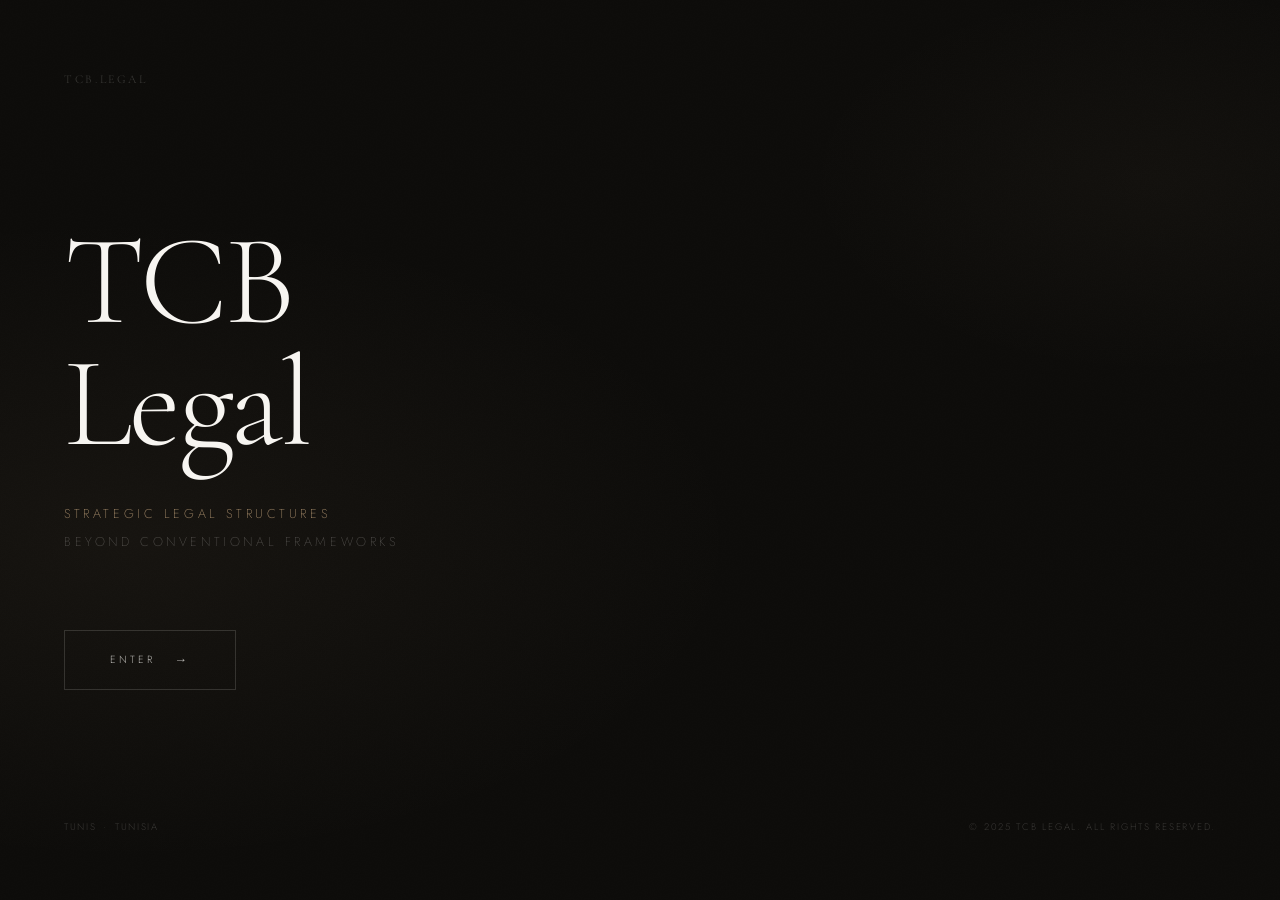
==== index.html @ 362511e9 "Add files via upload" ====
<!DOCTYPE html>
<html lang="en">
<head>
  <meta charset="UTF-8" />
  <meta name="viewport" content="width=device-width, initial-scale=1.0" />
  <meta name="description" content="TCB Legal — Strategic legal structures beyond conventional frameworks." />
  <title>TCB Legal</title>
  <link rel="stylesheet" href="style.css" />
</head>
<body class="is-entry">

  <header style="position:relative;z-index:1;">
    <span style="font-family:'Cormorant Garamond',serif;font-size:0.75rem;font-weight:300;letter-spacing:0.22em;text-transform:uppercase;color:rgba(247,245,241,0.2);">
      tcb.legal
    </span>
  </header>

  <main class="entry-main">
    <h1 class="entry-wordmark">TCB<br>Legal</h1>

    <div class="entry-tagline">
      <span>Strategic legal structures</span>
      <span>Beyond conventional frameworks</span>
    </div>

    <div class="entry-cta">
      <a href="home.html" class="btn-enter">
        Enter
        <span class="btn-enter-arrow">→</span>
      </a>
    </div>
  </main>

  <footer class="entry-bottom">
    <span>Tunis&ensp;·&ensp;Tunisia</span>
    <span>&copy; 2025 TCB Legal. All rights reserved.</span>
  </footer>

</body>
</html>
---- style.css ----
/* =========================================
   TCB Legal — Design System
   High-end Gallery Aesthetic
   Fonts: Cormorant Garamond + Jost
   ========================================= */

@import url('https://fonts.googleapis.com/css2?family=Cormorant+Garamond:ital,wght@0,300;0,400;0,500;1,300;1,400&family=Jost:wght@200;300;400&display=swap');

:root {
  --bg:           #F7F5F1;
  --bg-dark:      #0D0C0A;
  --bg-panel:     #F0EDE7;
  --text:         #1A1917;
  --text-muted:   #7A7872;
  --text-faint:   #B5B2AA;
  --text-light:   #F7F5F1;
  --accent:       #BFA07A;
  --accent-dim:   rgba(191,160,122,0.15);
  --border:       rgba(26,25,23,0.10);
  --border-dark:  rgba(247,245,241,0.12);

  --font-display: 'Cormorant Garamond', Georgia, serif;
  --font-body:    'Jost', 'Helvetica Neue', sans-serif;

  --nav-h:        4.5rem;
  --page-px:      clamp(1.5rem, 5vw, 6rem);
  --section-py:   clamp(4rem, 8vw, 9rem);
}

/* ─── Reset ─────────────────────────────── */
*, *::before, *::after { box-sizing: border-box; margin: 0; padding: 0; }
html { scroll-behavior: smooth; }
img  { display: block; max-width: 100%; }
a    { color: inherit; }

body {
  background: var(--bg);
  color: var(--text);
  font-family: var(--font-body);
  font-weight: 300;
  line-height: 1.75;
  -webkit-font-smoothing: antialiased;
  -moz-osx-font-smoothing: grayscale;
  overflow-x: hidden;
}

/* ─── Entry Page ─────────────────────────── */
body.is-entry {
  background: var(--bg-dark);
  min-height: 100dvh;
  display: flex;
  flex-direction: column;
  justify-content: space-between;
  padding: clamp(2rem, 5vw, 5rem) var(--page-px);
  position: relative;
}

body.is-entry::before {
  content: '';
  position: fixed;
  inset: 0;
  background:
    radial-gradient(ellipse 80% 60% at 10% 60%, rgba(191,160,122,0.05) 0%, transparent 60%),
    radial-gradient(ellipse 50% 40% at 90% 20%, rgba(191,160,122,0.03) 0%, transparent 55%);
  pointer-events: none;
}

/* subtle grain */
body.is-entry::after {
  content: '';
  position: fixed;
  inset: 0;
  background-image: url("data:image/svg+xml,%3Csvg xmlns='http://www.w3.org/2000/svg' width='200' height='200'%3E%3Cfilter id='n'%3E%3CfeTurbulence type='fractalNoise' baseFrequency='0.75' numOctaves='4' stitchTiles='stitch'/%3E%3CfeColorMatrix type='saturate' values='0'/%3E%3C/filter%3E%3Crect width='200' height='200' filter='url(%23n)' opacity='0.03'/%3E%3C/svg%3E");
  pointer-events: none;
  opacity: 0.4;
}

.entry-main {
  flex: 1;
  display: flex;
  flex-direction: column;
  justify-content: center;
  padding: clamp(3rem, 8vw, 8rem) 0;
  position: relative;
  z-index: 1;
}

.entry-wordmark {
  font-family: var(--font-display);
  font-weight: 300;
  font-size: clamp(3.5rem, 10vw, 8.5rem);
  color: var(--text-light);
  letter-spacing: -0.025em;
  line-height: 0.95;
  animation: fadeUp 1.4s cubic-bezier(0.16, 1, 0.3, 1) both;
}

.entry-tagline {
  margin-top: clamp(1.5rem, 3vw, 2.5rem);
  display: flex;
  flex-direction: column;
  gap: 0.35rem;
  animation: fadeUp 1.4s 0.25s cubic-bezier(0.16, 1, 0.3, 1) both;
}

.entry-tagline span {
  font-size: clamp(0.65rem, 1.2vw, 0.8rem);
  letter-spacing: 0.28em;
  text-transform: uppercase;
  font-weight: 200;
  color: var(--accent);
}

.entry-tagline span:last-child {
  color: rgba(247,245,241,0.3);
}

.entry-cta {
  margin-top: clamp(3rem, 6vw, 5rem);
  animation: fadeUp 1.4s 0.5s cubic-bezier(0.16, 1, 0.3, 1) both;
}

.btn-enter {
  display: inline-flex;
  align-items: center;
  gap: 1.2rem;
  font-family: var(--font-body);
  font-size: 0.65rem;
  font-weight: 300;
  letter-spacing: 0.3em;
  text-transform: uppercase;
  text-decoration: none;
  color: rgba(247,245,241,0.7);
  border: 1px solid rgba(247,245,241,0.15);
  padding: 1.1rem 2.8rem;
  transition: color 0.5s, border-color 0.5s;
  position: relative;
  overflow: hidden;
}

.btn-enter::before {
  content: '';
  position: absolute;
  inset: 0;
  background: var(--accent-dim);
  transform: scaleX(0);
  transform-origin: left;
  transition: transform 0.5s cubic-bezier(0.16, 1, 0.3, 1);
}

.btn-enter:hover {
  color: var(--accent);
  border-color: rgba(191,160,122,0.4);
}

.btn-enter:hover::before {
  transform: scaleX(1);
}

.btn-enter-arrow {
  font-size: 0.8rem;
  transition: transform 0.4s;
  position: relative;
}

.btn-enter:hover .btn-enter-arrow {
  transform: translateX(4px);
}

.entry-bottom {
  display: flex;
  justify-content: space-between;
  align-items: flex-end;
  font-size: 0.6rem;
  letter-spacing: 0.18em;
  text-transform: uppercase;
  color: rgba(247,245,241,0.18);
  position: relative;
  z-index: 1;
  animation: fadeIn 2s 1.2s ease both;
}

/* ─── Navigation ─────────────────────────── */
.nav {
  position: fixed;
  top: 0; left: 0; right: 0;
  z-index: 200;
  height: var(--nav-h);
  display: flex;
  align-items: center;
  justify-content: space-between;
  padding: 0 var(--page-px);
  background: rgba(247,245,241,0.88);
  backdrop-filter: blur(16px) saturate(1.2);
  -webkit-backdrop-filter: blur(16px) saturate(1.2);
  border-bottom: 1px solid var(--border);
  transition: background 0.4s;
}

.nav-logo {
  font-family: var(--font-display);
  font-size: 1.05rem;
  font-weight: 400;
  letter-spacing: 0.08em;
  text-decoration: none;
  color: var(--text);
  flex-shrink: 0;
}

.nav-links {
  display: flex;
  gap: clamp(1.5rem, 3vw, 3rem);
  list-style: none;
}

.nav-links a {
  font-size: 0.62rem;
  letter-spacing: 0.22em;
  text-transform: uppercase;
  text-decoration: none;
  color: var(--text-muted);
  font-weight: 300;
  transition: color 0.3s;
  padding-bottom: 2px;
  border-bottom: 1px solid transparent;
}

.nav-links a:hover { color: var(--text); }
.nav-links a.active { color: var(--text); border-color: var(--accent); }

/* Mobile hamburger */
.nav-hamburger {
  display: none;
  flex-direction: column;
  gap: 5px;
  background: none;
  border: none;
  cursor: pointer;
  padding: 4px;
  z-index: 201;
}

.nav-hamburger span {
  display: block;
  width: 24px;
  height: 1px;
  background: var(--text);
  transition: transform 0.35s, opacity 0.35s;
  transform-origin: center;
}

.nav-hamburger.open span:nth-child(1) { transform: translateY(6px) rotate(45deg); }
.nav-hamburger.open span:nth-child(2) { opacity: 0; transform: scaleX(0); }
.nav-hamburger.open span:nth-child(3) { transform: translateY(-6px) rotate(-45deg); }

/* Mobile overlay */
.nav-mobile {
  display: none;
  position: fixed;
  inset: var(--nav-h) 0 0;
  background: var(--bg);
  z-index: 199;
  flex-direction: column;
  align-items: center;
  justify-content: center;
  gap: 2.5rem;
}

.nav-mobile.open { display: flex; }

.nav-mobile a {
  font-family: var(--font-display);
  font-size: 2rem;
  font-weight: 300;
  text-decoration: none;
  color: var(--text-muted);
  letter-spacing: 0.05em;
  transition: color 0.3s;
}

.nav-mobile a:hover { color: var(--text); }

/* ─── Page Base ──────────────────────────── */
.page {
  padding-top: var(--nav-h);
  min-height: 100dvh;
}

/* ─── Page Header ────────────────────────── */
.page-header {
  padding: clamp(3rem, 7vw, 7rem) var(--page-px) clamp(2rem, 4vw, 4rem);
  border-bottom: 1px solid var(--border);
}

.page-eyebrow {
  font-size: 0.6rem;
  letter-spacing: 0.3em;
  text-transform: uppercase;
  color: var(--accent);
  font-weight: 200;
  margin-bottom: 1.2rem;
}

.page-title {
  font-family: var(--font-display);
  font-size: clamp(2.8rem, 7vw, 6rem);
  font-weight: 300;
  letter-spacing: -0.025em;
  line-height: 1.0;
}

.page-lead {
  margin-top: 2rem;
  max-width: 52ch;
  font-family: var(--font-display);
  font-size: clamp(1rem, 2vw, 1.35rem);
  font-weight: 300;
  line-height: 1.65;
  color: var(--text-muted);
}

/* ─── Section ────────────────────────────── */
.section {
  padding: var(--section-py) var(--page-px);
  border-bottom: 1px solid var(--border);
}

.section:last-of-type { border-bottom: none; }

.section-label {
  display: flex;
  align-items: center;
  gap: 1.2rem;
  font-size: 0.58rem;
  letter-spacing: 0.3em;
  text-transform: uppercase;
  color: var(--text-faint);
  font-weight: 300;
  margin-bottom: 3.5rem;
}

.section-label::before {
  content: '';
  display: block;
  width: 2rem;
  height: 1px;
  background: var(--accent);
  flex-shrink: 0;
}

/* ─── Home: Approach ─────────────────────── */
.approach-body {
  display: grid;
  grid-template-columns: 1fr 1fr;
  gap: clamp(3rem, 6vw, 8rem);
  align-items: start;
}

.approach-text p {
  font-family: var(--font-display);
  font-size: clamp(1.2rem, 2.4vw, 1.75rem);
  font-weight: 300;
  line-height: 1.5;
}

.approach-text p + p {
  margin-top: 1.5rem;
  color: var(--text-muted);
  font-size: clamp(1rem, 2vw, 1.45rem);
}

.approach-deco {
  position: relative;
  height: clamp(280px, 35vw, 480px);
  background: var(--bg-panel);
  border: 1px solid var(--border);
  overflow: hidden;
}

.approach-deco::before {
  content: '';
  position: absolute;
  top: 50%; left: 50%;
  transform: translate(-50%, -50%);
  width: 60%;
  height: 60%;
  border: 1px solid var(--border);
  border-radius: 50%;
}

.approach-deco::after {
  content: '';
  position: absolute;
  top: 50%; left: 50%;
  transform: translate(-50%, -50%);
  width: 30%;
  height: 30%;
  background: var(--accent-dim);
  border: 1px solid rgba(191,160,122,0.3);
  border-radius: 50%;
}

.approach-deco-inner {
  position: absolute;
  bottom: 1.5rem; right: 1.5rem;
  font-size: 0.58rem;
  letter-spacing: 0.2em;
  text-transform: uppercase;
  color: var(--text-faint);
}

/* ─── Home: Principles ───────────────────── */
.principles-grid {
  display: grid;
  grid-template-columns: repeat(3, 1fr);
  border: 1px solid var(--border);
}

.principle {
  padding: clamp(2rem, 4vw, 3.5rem) clamp(1.5rem, 3vw, 3rem);
  border-right: 1px solid var(--border);
}

.principle:last-child { border-right: none; }

.principle-num {
  font-size: 0.58rem;
  letter-spacing: 0.2em;
  color: var(--accent);
  font-weight: 200;
  margin-bottom: 1.8rem;
}

.principle-title {
  font-family: var(--font-display);
  font-size: clamp(1.3rem, 2.2vw, 1.7rem);
  font-weight: 400;
  line-height: 1.2;
  margin-bottom: 1rem;
}

.principle-text {
  font-size: 0.85rem;
  line-height: 1.85;
  color: var(--text-muted);
}

/* ─── Home: Network ──────────────────────── */
.network-body {
  display: grid;
  grid-template-columns: 3fr 2fr;
  gap: clamp(3rem, 6vw, 7rem);
  align-items: start;
}

.network-text p {
  font-family: var(--font-display);
  font-size: clamp(1.1rem, 2.2vw, 1.6rem);
  font-weight: 300;
  line-height: 1.6;
}

.network-text p + p {
  margin-top: 1.5rem;
  color: var(--text-muted);
}

.network-stats {
  display: grid;
  grid-template-columns: 1fr 1fr;
  gap: 1px;
  background: var(--border);
  border: 1px solid var(--border);
}

.stat-cell {
  background: var(--bg);
  padding: 1.8rem 1.5rem;
}

.stat-label {
  font-size: 0.55rem;
  letter-spacing: 0.22em;
  text-transform: uppercase;
  color: var(--text-faint);
  margin-bottom: 0.6rem;
}

.stat-value {
  font-family: var(--font-display);
  font-size: 1.6rem;
  font-weight: 300;
  color: var(--text);
  line-height: 1;
}

/* ─── About ──────────────────────────────── */
.about-body {
  display: grid;
  grid-template-columns: 2fr 3fr;
  gap: clamp(3rem, 6vw, 8rem);
  align-items: start;
}

.about-aside {
  position: sticky;
  top: calc(var(--nav-h) + 3rem);
}

.about-aside-title {
  font-family: var(--font-display);
  font-size: clamp(1.8rem, 4vw, 3.2rem);
  font-weight: 300;
  line-height: 1.1;
  letter-spacing: -0.02em;
}

.about-aside-line {
  width: 2rem;
  height: 1px;
  background: var(--accent);
  margin: 2rem 0;
}

.about-aside-note {
  font-size: 0.65rem;
  letter-spacing: 0.2em;
  text-transform: uppercase;
  color: var(--text-faint);
  line-height: 1.8;
}

.about-content p {
  font-family: var(--font-display);
  font-size: clamp(1.1rem, 2vw, 1.55rem);
  font-weight: 300;
  line-height: 1.7;
  color: var(--text-muted);
}

.about-content p strong {
  color: var(--text);
  font-weight: 400;
}

/* ─── Areas ──────────────────────────────── */
.areas-list {
  border-top: 1px solid var(--border);
}

.area-row {
  display: grid;
  grid-template-columns: 4rem 1fr 1.2fr;
  gap: 3rem;
  align-items: start;
  padding: clamp(2rem, 4vw, 3rem) 0;
  border-bottom: 1px solid var(--border);
  transition: background 0.4s;
  cursor: default;
}

.area-row:hover {
  background: linear-gradient(90deg, var(--accent-dim) 0%, transparent 80%);
  margin: 0 calc(-1 * var(--page-px));
  padding-left: var(--page-px);
  padding-right: var(--page-px);
}

.area-index {
  font-size: 0.65rem;
  letter-spacing: 0.15em;
  color: var(--accent);
  padding-top: 0.3rem;
  font-weight: 200;
}

.area-name {
  font-family: var(--font-display);
  font-size: clamp(1.3rem, 2.5vw, 2.1rem);
  font-weight: 300;
  line-height: 1.2;
}

.area-desc {
  font-size: 0.85rem;
  line-height: 1.85;
  color: var(--text-muted);
  padding-top: 0.35rem;
}

/* ─── Contact ────────────────────────────── */
.contact-body {
  display: grid;
  grid-template-columns: 2fr 3fr;
  gap: clamp(3rem, 6vw, 8rem);
  align-items: start;
}

.contact-aside {
  position: sticky;
  top: calc(var(--nav-h) + 3rem);
}

.contact-info-block {
  margin-bottom: 2.5rem;
}

.contact-info-label {
  font-size: 0.58rem;
  letter-spacing: 0.28em;
  text-transform: uppercase;
  color: var(--accent);
  margin-bottom: 0.5rem;
}

.contact-info-value {
  font-family: var(--font-display);
  font-size: 1.15rem;
  font-weight: 300;
  line-height: 1.5;
}

.contact-info-value a {
  text-decoration: none;
  border-bottom: 1px solid transparent;
  transition: border-color 0.3s;
}

.contact-info-value a:hover { border-color: var(--accent); }

.contact-note {
  margin-top: 3rem;
  padding-top: 2rem;
  border-top: 1px solid var(--border);
  font-size: 0.75rem;
  line-height: 1.8;
  color: var(--text-faint);
}

/* Contact form */
.contact-form {
  display: flex;
  flex-direction: column;
  gap: 2.5rem;
}

.form-row {
  display: grid;
  grid-template-columns: 1fr 1fr;
  gap: 2rem;
}

.form-field {
  display: flex;
  flex-direction: column;
  gap: 0.6rem;
}

.form-field label {
  font-size: 0.58rem;
  letter-spacing: 0.25em;
  text-transform: uppercase;
  color: var(--text-muted);
}

.form-field input,
.form-field textarea,
.form-field select {
  background: none;
  border: none;
  border-bottom: 1px solid var(--border);
  padding: 0.8rem 0;
  font-family: var(--font-body);
  font-size: 0.9rem;
  font-weight: 300;
  color: var(--text);
  outline: none;
  width: 100%;
  transition: border-color 0.3s;
  -webkit-appearance: none;
  border-radius: 0;
}

.form-field input:focus,
.form-field textarea:focus { border-color: var(--text); }

.form-field textarea {
  resize: none;
  height: 8rem;
  line-height: 1.7;
}

.form-field select { cursor: pointer; }

.form-submit {
  align-self: flex-start;
  font-family: var(--font-body);
  font-size: 0.62rem;
  font-weight: 300;
  letter-spacing: 0.3em;
  text-transform: uppercase;
  color: var(--text);
  background: none;
  border: 1px solid var(--border);
  padding: 1.1rem 3rem;
  cursor: pointer;
  transition: background 0.4s, color 0.4s, border-color 0.4s;
}

.form-submit:hover {
  background: var(--text);
  color: var(--bg);
  border-color: var(--text);
}

.form-success {
  display: none;
  padding: 2rem;
  border: 1px solid var(--border);
  background: var(--bg-panel);
  font-family: var(--font-display);
  font-size: 1.1rem;
  font-weight: 300;
  color: var(--text-muted);
}

/* ─── Legal Notice ───────────────────────── */
.legal-body {
  display: grid;
  grid-template-columns: 2fr 3fr;
  gap: clamp(3rem, 6vw, 8rem);
  align-items: start;
}

.legal-aside {
  position: sticky;
  top: calc(var(--nav-h) + 3rem);
}

.legal-aside-title {
  font-family: var(--font-display);
  font-size: clamp(1.8rem, 3.5vw, 3rem);
  font-weight: 300;
  line-height: 1.1;
  letter-spacing: -0.02em;
}

.legal-aside-line {
  width: 2rem;
  height: 1px;
  background: var(--accent);
  margin: 2rem 0;
}

.legal-content {
  display: flex;
  flex-direction: column;
  gap: 2.5rem;
}

.legal-block-label {
  font-size: 0.58rem;
  letter-spacing: 0.28em;
  text-transform: uppercase;
  color: var(--accent);
  margin-bottom: 0.5rem;
}

.legal-block-text {
  font-size: 0.88rem;
  line-height: 1.85;
  color: var(--text-muted);
}

.legal-block-text a {
  text-decoration: none;
  border-bottom: 1px solid var(--border);
  transition: border-color 0.3s;
}

.legal-block-text a:hover { border-color: var(--accent); }

.legal-separator {
  width: 100%;
  height: 1px;
  background: var(--border);
}

/* ─── Footer ─────────────────────────────── */
.footer {
  padding: 2rem var(--page-px);
  border-top: 1px solid var(--border);
  display: flex;
  justify-content: space-between;
  align-items: center;
  gap: 1rem;
}

.footer-copy {
  font-size: 0.6rem;
  letter-spacing: 0.15em;
  text-transform: uppercase;
  color: var(--text-faint);
}

.footer-nav {
  display: flex;
  gap: 2rem;
  list-style: none;
}

.footer-nav a {
  font-size: 0.6rem;
  letter-spacing: 0.15em;
  text-transform: uppercase;
  text-decoration: none;
  color: var(--text-faint);
  transition: color 0.3s;
}

.footer-nav a:hover { color: var(--text-muted); }

/* ─── Scroll Reveal ──────────────────────── */
.reveal {
  opacity: 0;
  transform: translateY(18px);
  transition: opacity 0.9s cubic-bezier(0.16,1,0.3,1),
              transform 0.9s cubic-bezier(0.16,1,0.3,1);
}

.reveal.visible {
  opacity: 1;
  transform: translateY(0);
}

.reveal-delay-1 { transition-delay: 0.1s; }
.reveal-delay-2 { transition-delay: 0.2s; }
.reveal-delay-3 { transition-delay: 0.3s; }

/* ─── Animations ─────────────────────────── */
@keyframes fadeUp {
  from { opacity: 0; transform: translateY(22px); }
  to   { opacity: 1; transform: translateY(0); }
}

@keyframes fadeIn {
  from { opacity: 0; }
  to   { opacity: 1; }
}

/* ─── Responsive ─────────────────────────── */
@media (max-width: 900px) {
  .nav-links { display: none; }
  .nav-hamburger { display: flex; }

  .approach-body { grid-template-columns: 1fr; }
  .approach-deco { display: none; }

  .principles-grid { grid-template-columns: 1fr; }
  .principle { border-right: none; border-bottom: 1px solid var(--border); }
  .principle:last-child { border-bottom: none; }

  .network-body { grid-template-columns: 1fr; }
  .network-stats { grid-template-columns: repeat(4, 1fr); }

  .about-body { grid-template-columns: 1fr; }
  .about-aside { position: static; }

  .area-row { grid-template-columns: 3rem 1fr; }
  .area-desc { grid-column: 2; }

  .contact-body { grid-template-columns: 1fr; }
  .contact-aside { position: static; }

  .legal-body { grid-template-columns: 1fr; }
  .legal-aside { position: static; }

  .form-row { grid-template-columns: 1fr; }

  .footer { flex-direction: column; text-align: center; }
  .footer-nav { flex-wrap: wrap; justify-content: center; }
}

@media (max-width: 600px) {
  .network-stats { grid-template-columns: 1fr 1fr; }
}
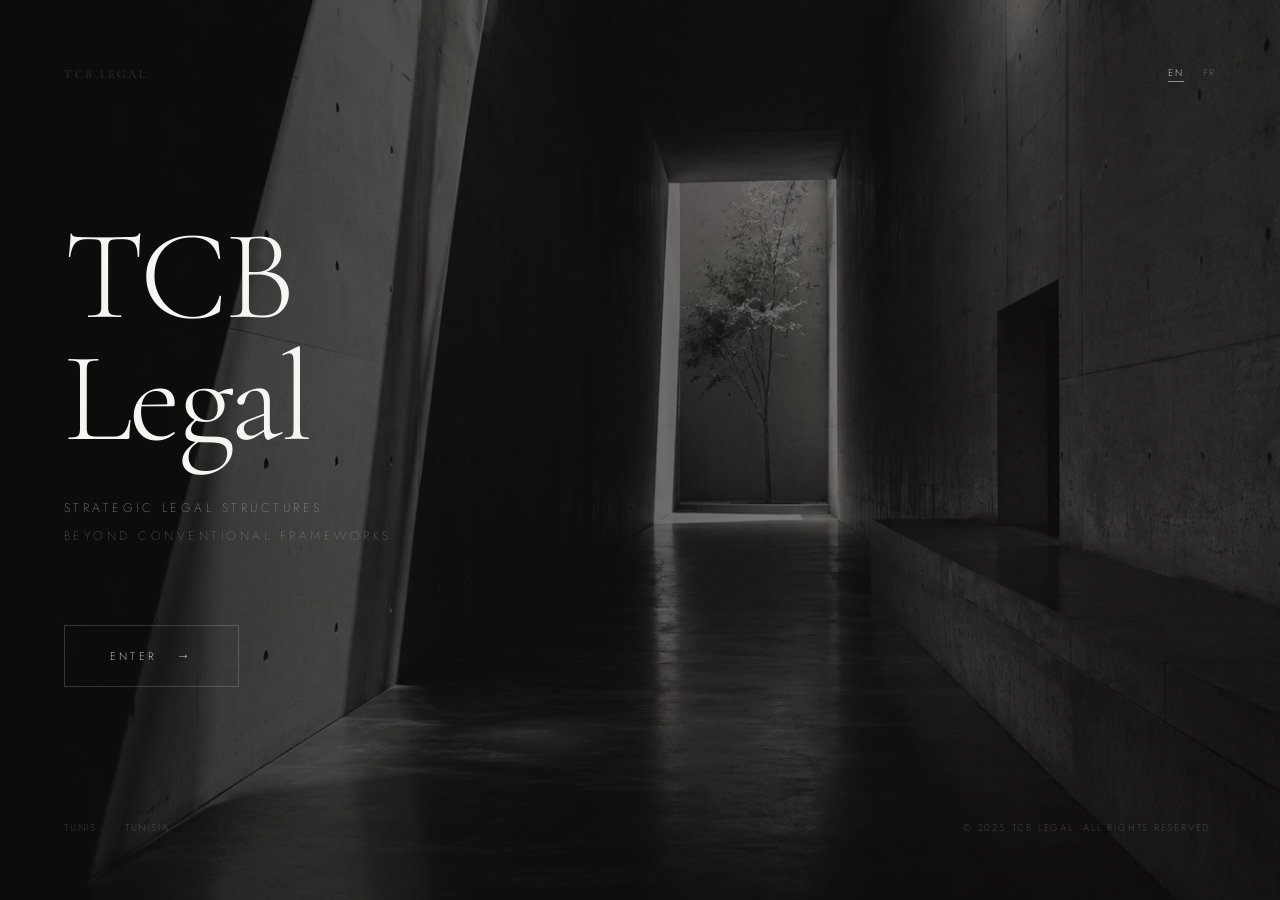
==== commit a5f3bf5a: "Add files via upload" ====
--- a/index.html
+++ b/index.html
@@ -9,32 +9,51 @@
 </head>
 <body class="is-entry">
 
-  <header style="position:relative;z-index:1;">
-    <span style="font-family:'Cormorant Garamond',serif;font-size:0.75rem;font-weight:300;letter-spacing:0.22em;text-transform:uppercase;color:rgba(247,245,241,0.2);">
-      tcb.legal
-    </span>
+  <div class="entry-bg" aria-hidden="true"></div>
+
+  <header style="position:relative;z-index:1;display:flex;justify-content:space-between;align-items:center;">
+    <span style="font-family:'Cormorant Garamond',serif;font-size:0.75rem;font-weight:300;letter-spacing:0.22em;text-transform:uppercase;color:rgba(247,245,241,0.2);">tcb.legal</span>
+    <div class="entry-lang">
+      <button class="lang-btn active" data-lang="en" onclick="TCB.setLang('en')">EN</button>
+      <span class="lang-dot">&middot;</span>
+      <button class="lang-btn" data-lang="fr" onclick="TCB.setLang('fr')">FR</button>
+    </div>
   </header>
 
   <main class="entry-main">
     <h1 class="entry-wordmark">TCB<br>Legal</h1>
-
     <div class="entry-tagline">
-      <span>Strategic legal structures</span>
-      <span>Beyond conventional frameworks</span>
+      <span data-i18n="entry.tag1">Strategic legal structures</span>
+      <span data-i18n="entry.tag2">Beyond conventional frameworks</span>
     </div>
-
     <div class="entry-cta">
       <a href="home.html" class="btn-enter">
-        Enter
+        <span data-i18n="entry.enter">Enter</span>
         <span class="btn-enter-arrow">→</span>
       </a>
     </div>
   </main>
 
   <footer class="entry-bottom">
-    <span>Tunis&ensp;·&ensp;Tunisia</span>
-    <span>&copy; 2025 TCB Legal. All rights reserved.</span>
+    <span data-i18n="entry.location">Tunis &ensp;&middot;&ensp; Tunisia</span>
+    <span data-i18n="footer.rights">&copy; 2025 TCB Legal. All rights reserved.</span>
   </footer>
 
+  <script src="translations.js"></script>
+  <script>
+    /* minimal bootstrap for entry page */
+    window.TCB = window.TCB || {};
+    (function(){
+      var lang = localStorage.getItem('tcb-lang') || 'en';
+      function t(k){ var d=window.TCB_LANG&&window.TCB_LANG[lang]; return(d&&d[k]!==undefined)?d[k]:k; }
+      function apply(){
+        document.querySelectorAll('[data-i18n]').forEach(function(el){ el.innerHTML=t(el.dataset.i18n); });
+        document.documentElement.lang = lang;
+        document.querySelectorAll('.lang-btn').forEach(function(b){ b.classList.toggle('active',b.dataset.lang===lang); });
+      }
+      window.TCB.setLang = function(l){ lang=l; localStorage.setItem('tcb-lang',l); apply(); };
+      apply();
+    })();
+  </script>
 </body>
 </html>
--- a/style.css
+++ b/style.css
@@ -1,7 +1,7 @@
 /* =========================================
-   TCB Legal — Design System
-   High-end Gallery Aesthetic
+   TCB Legal — Design System v3
    Fonts: Cormorant Garamond + Jost
+   Accent: #91908C
    ========================================= */
 
 @import url('https://fonts.googleapis.com/css2?family=Cormorant+Garamond:ital,wght@0,300;0,400;0,500;1,300;1,400&family=Jost:wght@200;300;400&display=swap');
@@ -9,20 +9,19 @@
 :root {
   --bg:           #F7F5F1;
   --bg-dark:      #0D0C0A;
-  --bg-panel:     #F0EDE7;
+  --bg-panel:     #EDEBE5;
   --text:         #1A1917;
-  --text-muted:   #7A7872;
-  --text-faint:   #B5B2AA;
+  --text-muted:   #5C5A54;
+  --text-faint:   #8A8880;
   --text-light:   #F7F5F1;
-  --accent:       #BFA07A;
-  --accent-dim:   rgba(191,160,122,0.15);
-  --border:       rgba(26,25,23,0.10);
-  --border-dark:  rgba(247,245,241,0.12);
+  --accent:       #91908C;
+  --accent-dim:   rgba(145,144,140,0.14);
+  --border:       rgba(26,25,23,0.12);
 
   --font-display: 'Cormorant Garamond', Georgia, serif;
   --font-body:    'Jost', 'Helvetica Neue', sans-serif;
 
-  --nav-h:        4.5rem;
+  --nav-h:        5rem;
   --page-px:      clamp(1.5rem, 5vw, 6rem);
   --section-py:   clamp(4rem, 8vw, 9rem);
 }
@@ -38,6 +37,7 @@
   color: var(--text);
   font-family: var(--font-body);
   font-weight: 300;
+  font-size: 1rem;
   line-height: 1.75;
   -webkit-font-smoothing: antialiased;
   -moz-osx-font-smoothing: grayscale;
@@ -55,24 +55,26 @@
   position: relative;
 }
 
-body.is-entry::before {
-  content: '';
+.entry-bg {
   position: fixed;
   inset: 0;
-  background:
-    radial-gradient(ellipse 80% 60% at 10% 60%, rgba(191,160,122,0.05) 0%, transparent 60%),
-    radial-gradient(ellipse 50% 40% at 90% 20%, rgba(191,160,122,0.03) 0%, transparent 55%);
-  pointer-events: none;
-}
-
-/* subtle grain */
-body.is-entry::after {
+  z-index: 0;
+  background-image: url('img/landingpage.png');
+  background-size: cover;
+  background-position: center 40%;
+  background-repeat: no-repeat;
+}
+
+.entry-bg::after {
   content: '';
-  position: fixed;
+  position: absolute;
   inset: 0;
-  background-image: url("data:image/svg+xml,%3Csvg xmlns='http://www.w3.org/2000/svg' width='200' height='200'%3E%3Cfilter id='n'%3E%3CfeTurbulence type='fractalNoise' baseFrequency='0.75' numOctaves='4' stitchTiles='stitch'/%3E%3CfeColorMatrix type='saturate' values='0'/%3E%3C/filter%3E%3Crect width='200' height='200' filter='url(%23n)' opacity='0.03'/%3E%3C/svg%3E");
-  pointer-events: none;
-  opacity: 0.4;
+  background: linear-gradient(
+    to right,
+    rgba(13,12,10,0.86) 0%,
+    rgba(13,12,10,0.58) 55%,
+    rgba(13,12,10,0.28) 100%
+  );
 }
 
 .entry-main {
@@ -88,7 +90,7 @@
 .entry-wordmark {
   font-family: var(--font-display);
   font-weight: 300;
-  font-size: clamp(3.5rem, 10vw, 8.5rem);
+  font-size: clamp(3.8rem, 10vw, 8.5rem);
   color: var(--text-light);
   letter-spacing: -0.025em;
   line-height: 0.95;
@@ -99,21 +101,19 @@
   margin-top: clamp(1.5rem, 3vw, 2.5rem);
   display: flex;
   flex-direction: column;
-  gap: 0.35rem;
+  gap: 0.4rem;
   animation: fadeUp 1.4s 0.25s cubic-bezier(0.16, 1, 0.3, 1) both;
 }
 
 .entry-tagline span {
-  font-size: clamp(0.65rem, 1.2vw, 0.8rem);
+  font-size: clamp(0.65rem, 1.2vw, 0.78rem);
   letter-spacing: 0.28em;
   text-transform: uppercase;
   font-weight: 200;
   color: var(--accent);
 }
 
-.entry-tagline span:last-child {
-  color: rgba(247,245,241,0.3);
-}
+.entry-tagline span:last-child { color: rgba(247,245,241,0.32); }
 
 .entry-cta {
   margin-top: clamp(3rem, 6vw, 5rem);
@@ -125,14 +125,14 @@
   align-items: center;
   gap: 1.2rem;
   font-family: var(--font-body);
-  font-size: 0.65rem;
+  font-size: 0.68rem;
   font-weight: 300;
   letter-spacing: 0.3em;
   text-transform: uppercase;
   text-decoration: none;
-  color: rgba(247,245,241,0.7);
-  border: 1px solid rgba(247,245,241,0.15);
-  padding: 1.1rem 2.8rem;
+  color: rgba(247,245,241,0.72);
+  border: 1px solid rgba(247,245,241,0.18);
+  padding: 1.15rem 2.8rem;
   transition: color 0.5s, border-color 0.5s;
   position: relative;
   overflow: hidden;
@@ -145,36 +145,27 @@
   background: var(--accent-dim);
   transform: scaleX(0);
   transform-origin: left;
-  transition: transform 0.5s cubic-bezier(0.16, 1, 0.3, 1);
-}
-
-.btn-enter:hover {
-  color: var(--accent);
-  border-color: rgba(191,160,122,0.4);
-}
-
-.btn-enter:hover::before {
-  transform: scaleX(1);
-}
+  transition: transform 0.55s cubic-bezier(0.16, 1, 0.3, 1);
+}
+
+.btn-enter:hover { color: rgba(247,245,241,0.95); border-color: rgba(145,144,140,0.45); }
+.btn-enter:hover::before { transform: scaleX(1); }
 
 .btn-enter-arrow {
-  font-size: 0.8rem;
+  font-size: 0.85rem;
   transition: transform 0.4s;
   position: relative;
 }
-
-.btn-enter:hover .btn-enter-arrow {
-  transform: translateX(4px);
-}
+.btn-enter:hover .btn-enter-arrow { transform: translateX(5px); }
 
 .entry-bottom {
   display: flex;
   justify-content: space-between;
   align-items: flex-end;
-  font-size: 0.6rem;
+  font-size: 0.62rem;
   letter-spacing: 0.18em;
   text-transform: uppercase;
-  color: rgba(247,245,241,0.18);
+  color: rgba(247,245,241,0.2);
   position: relative;
   z-index: 1;
   animation: fadeIn 2s 1.2s ease both;
@@ -190,45 +181,56 @@
   align-items: center;
   justify-content: space-between;
   padding: 0 var(--page-px);
-  background: rgba(247,245,241,0.88);
-  backdrop-filter: blur(16px) saturate(1.2);
-  -webkit-backdrop-filter: blur(16px) saturate(1.2);
+  background: rgba(247,245,241,0.92);
+  backdrop-filter: blur(18px) saturate(1.2);
+  -webkit-backdrop-filter: blur(18px) saturate(1.2);
   border-bottom: 1px solid var(--border);
-  transition: background 0.4s;
 }
 
 .nav-logo {
   font-family: var(--font-display);
-  font-size: 1.05rem;
+  font-size: 1.2rem;
   font-weight: 400;
-  letter-spacing: 0.08em;
+  letter-spacing: 0.10em;
   text-decoration: none;
   color: var(--text);
   flex-shrink: 0;
-}
+  transition: opacity 0.3s;
+}
+.nav-logo:hover { opacity: 0.65; }
 
 .nav-links {
   display: flex;
-  gap: clamp(1.5rem, 3vw, 3rem);
+  gap: clamp(1.8rem, 3.5vw, 3.5rem);
   list-style: none;
 }
 
 .nav-links a {
-  font-size: 0.62rem;
+  font-size: 0.67rem;
   letter-spacing: 0.22em;
   text-transform: uppercase;
   text-decoration: none;
   color: var(--text-muted);
   font-weight: 300;
-  transition: color 0.3s;
-  padding-bottom: 2px;
-  border-bottom: 1px solid transparent;
+  position: relative;
+  padding-bottom: 3px;
+  transition: color 0.35s;
+}
+
+.nav-links a::after {
+  content: '';
+  position: absolute;
+  bottom: 0; left: 0;
+  width: 0; height: 1px;
+  background: var(--accent);
+  transition: width 0.4s cubic-bezier(0.16,1,0.3,1);
 }
 
 .nav-links a:hover { color: var(--text); }
-.nav-links a.active { color: var(--text); border-color: var(--accent); }
-
-/* Mobile hamburger */
+.nav-links a:hover::after { width: 100%; }
+.nav-links a.active { color: var(--text); }
+.nav-links a.active::after { width: 100%; }
+
 .nav-hamburger {
   display: none;
   flex-direction: column;
@@ -253,7 +255,6 @@
 .nav-hamburger.open span:nth-child(2) { opacity: 0; transform: scaleX(0); }
 .nav-hamburger.open span:nth-child(3) { transform: translateY(-6px) rotate(-45deg); }
 
-/* Mobile overlay */
 .nav-mobile {
   display: none;
   position: fixed;
@@ -263,47 +264,44 @@
   flex-direction: column;
   align-items: center;
   justify-content: center;
-  gap: 2.5rem;
+  gap: 2.8rem;
 }
 
 .nav-mobile.open { display: flex; }
 
 .nav-mobile a {
   font-family: var(--font-display);
-  font-size: 2rem;
+  font-size: 2.4rem;
   font-weight: 300;
   text-decoration: none;
   color: var(--text-muted);
   letter-spacing: 0.05em;
-  transition: color 0.3s;
-}
-
-.nav-mobile a:hover { color: var(--text); }
+  transition: color 0.3s, letter-spacing 0.4s;
+}
+
+.nav-mobile a:hover { color: var(--text); letter-spacing: 0.08em; }
 
 /* ─── Page Base ──────────────────────────── */
-.page {
-  padding-top: var(--nav-h);
-  min-height: 100dvh;
-}
+.page { padding-top: var(--nav-h); min-height: 100dvh; }
 
 /* ─── Page Header ────────────────────────── */
 .page-header {
-  padding: clamp(3rem, 7vw, 7rem) var(--page-px) clamp(2rem, 4vw, 4rem);
+  padding: clamp(3.5rem, 7vw, 7rem) var(--page-px) clamp(2rem, 4vw, 4rem);
   border-bottom: 1px solid var(--border);
 }
 
 .page-eyebrow {
-  font-size: 0.6rem;
+  font-size: 0.65rem;
   letter-spacing: 0.3em;
   text-transform: uppercase;
   color: var(--accent);
   font-weight: 200;
-  margin-bottom: 1.2rem;
+  margin-bottom: 1.3rem;
 }
 
 .page-title {
   font-family: var(--font-display);
-  font-size: clamp(2.8rem, 7vw, 6rem);
+  font-size: clamp(3rem, 7vw, 6rem);
   font-weight: 300;
   letter-spacing: -0.025em;
   line-height: 1.0;
@@ -313,7 +311,7 @@
   margin-top: 2rem;
   max-width: 52ch;
   font-family: var(--font-display);
-  font-size: clamp(1rem, 2vw, 1.35rem);
+  font-size: clamp(1.05rem, 2vw, 1.4rem);
   font-weight: 300;
   line-height: 1.65;
   color: var(--text-muted);
@@ -324,14 +322,13 @@
   padding: var(--section-py) var(--page-px);
   border-bottom: 1px solid var(--border);
 }
-
 .section:last-of-type { border-bottom: none; }
 
 .section-label {
   display: flex;
   align-items: center;
   gap: 1.2rem;
-  font-size: 0.58rem;
+  font-size: 0.63rem;
   letter-spacing: 0.3em;
   text-transform: uppercase;
   color: var(--text-faint);
@@ -348,65 +345,90 @@
   flex-shrink: 0;
 }
 
+/* ─── Image Block — contained, natural ratio ─ */
+.img-block {
+  padding: clamp(2.5rem, 5vw, 5rem) var(--page-px);
+  border-bottom: 1px solid var(--border);
+  display: flex;
+  flex-direction: column;
+  align-items: center;
+}
+
+.img-block-inner {
+  width: min(68%, 860px);
+  position: relative;
+  overflow: hidden;
+  background: #1A1917;
+}
+
+.img-block-inner img {
+  width: 100%;
+  height: auto;
+  display: block;
+  filter: grayscale(100%);
+  opacity: 0.80;
+  transition: opacity 0.7s ease, transform 8s cubic-bezier(0.16,1,0.3,1);
+  transform: scale(1.025);
+}
+
+.img-block-inner:hover img {
+  opacity: 0.94;
+  transform: scale(1.0);
+}
+
+.img-block-caption {
+  margin-top: 1rem;
+  width: min(68%, 860px);
+  font-size: 0.58rem;
+  letter-spacing: 0.2em;
+  text-transform: uppercase;
+  color: var(--text-faint);
+  text-align: right;
+}
+
 /* ─── Home: Approach ─────────────────────── */
 .approach-body {
   display: grid;
   grid-template-columns: 1fr 1fr;
   gap: clamp(3rem, 6vw, 8rem);
-  align-items: start;
+  align-items: center;
 }
 
 .approach-text p {
   font-family: var(--font-display);
-  font-size: clamp(1.2rem, 2.4vw, 1.75rem);
-  font-weight: 300;
-  line-height: 1.5;
+  font-size: clamp(1.2rem, 2.4vw, 1.8rem);
+  font-weight: 300;
+  line-height: 1.55;
 }
 
 .approach-text p + p {
   margin-top: 1.5rem;
   color: var(--text-muted);
-  font-size: clamp(1rem, 2vw, 1.45rem);
-}
-
-.approach-deco {
-  position: relative;
-  height: clamp(280px, 35vw, 480px);
-  background: var(--bg-panel);
+  font-size: clamp(1.05rem, 2vw, 1.5rem);
+}
+
+.approach-aside {
   border: 1px solid var(--border);
-  overflow: hidden;
-}
-
-.approach-deco::before {
-  content: '';
-  position: absolute;
-  top: 50%; left: 50%;
-  transform: translate(-50%, -50%);
-  width: 60%;
-  height: 60%;
-  border: 1px solid var(--border);
-  border-radius: 50%;
-}
-
-.approach-deco::after {
-  content: '';
-  position: absolute;
-  top: 50%; left: 50%;
-  transform: translate(-50%, -50%);
-  width: 30%;
-  height: 30%;
-  background: var(--accent-dim);
-  border: 1px solid rgba(191,160,122,0.3);
-  border-radius: 50%;
-}
-
-.approach-deco-inner {
-  position: absolute;
-  bottom: 1.5rem; right: 1.5rem;
-  font-size: 0.58rem;
-  letter-spacing: 0.2em;
-  text-transform: uppercase;
-  color: var(--text-faint);
+  padding: 2.8rem 2.5rem;
+  transition: border-color 0.5s;
+}
+
+.approach-aside:hover { border-color: var(--accent); }
+
+.approach-aside-label {
+  font-size: 0.62rem;
+  letter-spacing: 0.28em;
+  text-transform: uppercase;
+  color: var(--accent);
+  margin-bottom: 1.2rem;
+}
+
+.approach-aside-text {
+  font-family: var(--font-display);
+  font-size: clamp(1.2rem, 2.2vw, 1.6rem);
+  font-weight: 300;
+  line-height: 1.5;
+  color: var(--text-muted);
 }
 
 /* ─── Home: Principles ───────────────────── */
@@ -417,30 +439,49 @@
 }
 
 .principle {
-  padding: clamp(2rem, 4vw, 3.5rem) clamp(1.5rem, 3vw, 3rem);
+  padding: clamp(2rem, 4vw, 3.5rem) clamp(1.5rem, 3vw, 2.8rem);
   border-right: 1px solid var(--border);
-}
+  position: relative;
+  overflow: hidden;
+  transition: background 0.5s;
+}
+
+.principle::before {
+  content: '';
+  position: absolute;
+  left: 0; top: 0; bottom: 0;
+  width: 2px;
+  background: var(--accent);
+  transform: scaleY(0);
+  transform-origin: bottom;
+  transition: transform 0.5s cubic-bezier(0.16,1,0.3,1);
+}
+
+.principle:hover { background: var(--bg-panel); }
+.principle:hover::before { transform: scaleY(1); }
 
 .principle:last-child { border-right: none; }
 
 .principle-num {
-  font-size: 0.58rem;
+  font-size: 0.63rem;
   letter-spacing: 0.2em;
   color: var(--accent);
   font-weight: 200;
   margin-bottom: 1.8rem;
-}
+  transition: letter-spacing 0.4s;
+}
+.principle:hover .principle-num { letter-spacing: 0.28em; }
 
 .principle-title {
   font-family: var(--font-display);
-  font-size: clamp(1.3rem, 2.2vw, 1.7rem);
+  font-size: clamp(1.3rem, 2.2vw, 1.75rem);
   font-weight: 400;
   line-height: 1.2;
   margin-bottom: 1rem;
 }
 
 .principle-text {
-  font-size: 0.85rem;
+  font-size: 0.88rem;
   line-height: 1.85;
   color: var(--text-muted);
 }
@@ -455,15 +496,11 @@
 
 .network-text p {
   font-family: var(--font-display);
-  font-size: clamp(1.1rem, 2.2vw, 1.6rem);
+  font-size: clamp(1.1rem, 2.2vw, 1.65rem);
   font-weight: 300;
   line-height: 1.6;
 }
-
-.network-text p + p {
-  margin-top: 1.5rem;
-  color: var(--text-muted);
-}
+.network-text p + p { margin-top: 1.5rem; color: var(--text-muted); }
 
 .network-stats {
   display: grid;
@@ -475,15 +512,17 @@
 
 .stat-cell {
   background: var(--bg);
-  padding: 1.8rem 1.5rem;
-}
+  padding: 1.7rem 1.4rem;
+  transition: background 0.4s;
+}
+.stat-cell:hover { background: var(--bg-panel); }
 
 .stat-label {
-  font-size: 0.55rem;
+  font-size: 0.6rem;
   letter-spacing: 0.22em;
   text-transform: uppercase;
   color: var(--text-faint);
-  margin-bottom: 0.6rem;
+  margin-bottom: 0.5rem;
 }
 
 .stat-value {
@@ -509,7 +548,7 @@
 
 .about-aside-title {
   font-family: var(--font-display);
-  font-size: clamp(1.8rem, 4vw, 3.2rem);
+  font-size: clamp(1.9rem, 4.2vw, 3.2rem);
   font-weight: 300;
   line-height: 1.1;
   letter-spacing: -0.02em;
@@ -520,72 +559,176 @@
   height: 1px;
   background: var(--accent);
   margin: 2rem 0;
-}
+  transition: width 0.5s cubic-bezier(0.16,1,0.3,1);
+}
+
+.about-aside:hover .about-aside-line { width: 4rem; }
 
 .about-aside-note {
-  font-size: 0.65rem;
+  font-size: 0.68rem;
   letter-spacing: 0.2em;
   text-transform: uppercase;
   color: var(--text-faint);
-  line-height: 1.8;
+  line-height: 1.9;
 }
 
 .about-content p {
   font-family: var(--font-display);
-  font-size: clamp(1.1rem, 2vw, 1.55rem);
+  font-size: clamp(1.1rem, 2.1vw, 1.55rem);
   font-weight: 300;
   line-height: 1.7;
   color: var(--text-muted);
 }
 
-.about-content p strong {
-  color: var(--text);
-  font-weight: 400;
-}
-
-/* ─── Areas ──────────────────────────────── */
-.areas-list {
-  border-top: 1px solid var(--border);
-}
-
-.area-row {
+.about-content p strong { color: var(--text); font-weight: 400; }
+
+/* ─── Areas Grid ─────────────────────────── */
+.areas-grid-wrap {
+  padding: clamp(3rem, 6vw, 6rem) var(--page-px);
+  border-bottom: 1px solid var(--border);
+}
+
+.areas-grid {
   display: grid;
-  grid-template-columns: 4rem 1fr 1.2fr;
-  gap: 3rem;
-  align-items: start;
-  padding: clamp(2rem, 4vw, 3rem) 0;
-  border-bottom: 1px solid var(--border);
-  transition: background 0.4s;
+  grid-template-columns: 1fr 1fr;
+  gap: 3px;
+  background: var(--bg-dark);
+  max-width: 1200px;
+  margin: 0 auto;
+}
+
+.area-tile {
+  position: relative;
+  overflow: hidden;
   cursor: default;
 }
 
-.area-row:hover {
-  background: linear-gradient(90deg, var(--accent-dim) 0%, transparent 80%);
-  margin: 0 calc(-1 * var(--page-px));
-  padding-left: var(--page-px);
-  padding-right: var(--page-px);
-}
-
-.area-index {
-  font-size: 0.65rem;
-  letter-spacing: 0.15em;
-  color: var(--accent);
-  padding-top: 0.3rem;
-  font-weight: 200;
-}
-
-.area-name {
-  font-family: var(--font-display);
-  font-size: clamp(1.3rem, 2.5vw, 2.1rem);
-  font-weight: 300;
-  line-height: 1.2;
-}
-
-.area-desc {
-  font-size: 0.85rem;
-  line-height: 1.85;
-  color: var(--text-muted);
-  padding-top: 0.35rem;
+/* 16:9 aspect for all tiles */
+.area-tile::after {
+  content: '';
+  display: block;
+  padding-top: 56.25%; /* 16:9 */
+}
+
+/* Full width tile */
+.area-tile--full {
+  grid-column: 1 / -1;
+}
+
+/* Slightly shorter for full-width tile */
+.area-tile--full::after { padding-top: 36%; }
+
+.area-tile-img {
+  position: absolute;
+  inset: 0;
+  width: 100%;
+  height: 100%;
+  object-fit: cover;
+  object-position: center;
+  filter: grayscale(100%) brightness(0.52);
+  transition: filter 0.6s ease, transform 0.8s cubic-bezier(0.16,1,0.3,1);
+  transform: scale(1.04);
+}
+
+.area-tile:hover .area-tile-img {
+  filter: grayscale(85%) brightness(0.68);
+  transform: scale(1.0);
+}
+
+/* Gradient overlay */
+.area-tile-overlay {
+  position: absolute;
+  inset: 0;
+  background: linear-gradient(
+    160deg,
+    rgba(13,12,10,0.55) 0%,
+    rgba(13,12,10,0.15) 60%,
+    rgba(13,12,10,0.05) 100%
+  );
+  transition: background 0.6s;
+  z-index: 1;
+}
+
+.area-tile:hover .area-tile-overlay {
+  background: linear-gradient(
+    160deg,
+    rgba(13,12,10,0.68) 0%,
+    rgba(13,12,10,0.22) 60%,
+    rgba(13,12,10,0.06) 100%
+  );
+}
+
+/* Content */
+.area-tile-content {
+  position: absolute;
+  inset: 0;
+  z-index: 2;
+  padding: clamp(1.5rem, 3.5vw, 2.8rem);
+  display: flex;
+  flex-direction: column;
+  justify-content: flex-start;
+}
+
+.area-tile-num {
+  font-family: var(--font-display);
+  font-size: clamp(1.6rem, 3.5vw, 2.6rem);
+  font-weight: 300;
+  color: rgba(247,245,241,0.55);
+  line-height: 1;
+  margin-bottom: 0.7rem;
+  transition: color 0.4s;
+}
+
+.area-tile:hover .area-tile-num {
+  color: rgba(247,245,241,0.9);
+}
+
+.area-tile-rule {
+  width: 1.6rem;
+  height: 1px;
+  background: var(--accent);
+  margin-bottom: 1rem;
+  transition: width 0.5s cubic-bezier(0.16,1,0.3,1), background 0.4s;
+}
+
+.area-tile:hover .area-tile-rule {
+  width: 3rem;
+  background: rgba(247,245,241,0.7);
+}
+
+.area-tile-name {
+  font-size: clamp(0.58rem, 1.1vw, 0.72rem);
+  letter-spacing: 0.24em;
+  text-transform: uppercase;
+  font-weight: 300;
+  color: rgba(247,245,241,0.7);
+  line-height: 1.6;
+  transition: color 0.4s, letter-spacing 0.4s;
+}
+
+.area-tile:hover .area-tile-name {
+  color: rgba(247,245,241,1);
+  letter-spacing: 0.3em;
+}
+
+/* Description — hidden, reveals on hover */
+.area-tile-desc {
+  margin-top: 1.2rem;
+  font-size: clamp(0.75rem, 1.2vw, 0.85rem);
+  font-weight: 300;
+  font-family: var(--font-body);
+  line-height: 1.75;
+  color: rgba(247,245,241,0.0);
+  max-height: 0;
+  overflow: hidden;
+  transition:
+    color 0.45s 0.1s,
+    max-height 0.55s cubic-bezier(0.16,1,0.3,1);
+}
+
+.area-tile:hover .area-tile-desc {
+  color: rgba(247,245,241,0.72);
+  max-height: 8rem;
 }
 
 /* ─── Contact ────────────────────────────── */
@@ -601,23 +744,21 @@
   top: calc(var(--nav-h) + 3rem);
 }
 
-.contact-info-block {
-  margin-bottom: 2.5rem;
-}
+.contact-info-block { margin-bottom: 2.5rem; }
 
 .contact-info-label {
-  font-size: 0.58rem;
+  font-size: 0.63rem;
   letter-spacing: 0.28em;
   text-transform: uppercase;
   color: var(--accent);
-  margin-bottom: 0.5rem;
+  margin-bottom: 0.55rem;
 }
 
 .contact-info-value {
   font-family: var(--font-display);
-  font-size: 1.15rem;
-  font-weight: 300;
-  line-height: 1.5;
+  font-size: 1.2rem;
+  font-weight: 300;
+  line-height: 1.55;
 }
 
 .contact-info-value a {
@@ -625,19 +766,17 @@
   border-bottom: 1px solid transparent;
   transition: border-color 0.3s;
 }
-
 .contact-info-value a:hover { border-color: var(--accent); }
 
 .contact-note {
   margin-top: 3rem;
   padding-top: 2rem;
   border-top: 1px solid var(--border);
-  font-size: 0.75rem;
-  line-height: 1.8;
+  font-size: 0.8rem;
+  line-height: 1.9;
   color: var(--text-faint);
 }
 
-/* Contact form */
 .contact-form {
   display: flex;
   flex-direction: column;
@@ -657,7 +796,7 @@
 }
 
 .form-field label {
-  font-size: 0.58rem;
+  font-size: 0.61rem;
   letter-spacing: 0.25em;
   text-transform: uppercase;
   color: var(--text-muted);
@@ -669,33 +808,27 @@
   background: none;
   border: none;
   border-bottom: 1px solid var(--border);
-  padding: 0.8rem 0;
+  padding: 0.85rem 0;
   font-family: var(--font-body);
-  font-size: 0.9rem;
+  font-size: 0.95rem;
   font-weight: 300;
   color: var(--text);
   outline: none;
   width: 100%;
-  transition: border-color 0.3s;
+  transition: border-color 0.35s;
   -webkit-appearance: none;
   border-radius: 0;
 }
 
 .form-field input:focus,
-.form-field textarea:focus { border-color: var(--text); }
-
-.form-field textarea {
-  resize: none;
-  height: 8rem;
-  line-height: 1.7;
-}
-
+.form-field textarea:focus { border-color: var(--accent); }
+.form-field textarea { resize: none; height: 8rem; line-height: 1.7; }
 .form-field select { cursor: pointer; }
 
 .form-submit {
   align-self: flex-start;
   font-family: var(--font-body);
-  font-size: 0.62rem;
+  font-size: 0.65rem;
   font-weight: 300;
   letter-spacing: 0.3em;
   text-transform: uppercase;
@@ -704,14 +837,26 @@
   border: 1px solid var(--border);
   padding: 1.1rem 3rem;
   cursor: pointer;
-  transition: background 0.4s, color 0.4s, border-color 0.4s;
-}
-
-.form-submit:hover {
+  transition: background 0.45s, color 0.45s, border-color 0.45s;
+  position: relative;
+  overflow: hidden;
+}
+
+.form-submit::before {
+  content: '';
+  position: absolute;
+  inset: 0;
   background: var(--text);
-  color: var(--bg);
-  border-color: var(--text);
-}
+  transform: scaleX(0);
+  transform-origin: left;
+  transition: transform 0.45s cubic-bezier(0.16,1,0.3,1);
+  z-index: 0;
+}
+
+.form-submit span { position: relative; z-index: 1; }
+
+.form-submit:hover { color: var(--bg); border-color: var(--text); }
+.form-submit:hover::before { transform: scaleX(1); }
 
 .form-success {
   display: none;
@@ -719,7 +864,7 @@
   border: 1px solid var(--border);
   background: var(--bg-panel);
   font-family: var(--font-display);
-  font-size: 1.1rem;
+  font-size: 1.2rem;
   font-weight: 300;
   color: var(--text-muted);
 }
@@ -739,7 +884,7 @@
 
 .legal-aside-title {
   font-family: var(--font-display);
-  font-size: clamp(1.8rem, 3.5vw, 3rem);
+  font-size: clamp(1.9rem, 3.6vw, 3rem);
   font-weight: 300;
   line-height: 1.1;
   letter-spacing: -0.02em;
@@ -759,16 +904,16 @@
 }
 
 .legal-block-label {
-  font-size: 0.58rem;
+  font-size: 0.61rem;
   letter-spacing: 0.28em;
   text-transform: uppercase;
   color: var(--accent);
-  margin-bottom: 0.5rem;
+  margin-bottom: 0.55rem;
 }
 
 .legal-block-text {
-  font-size: 0.88rem;
-  line-height: 1.85;
+  font-size: 0.93rem;
+  line-height: 1.9;
   color: var(--text-muted);
 }
 
@@ -777,14 +922,9 @@
   border-bottom: 1px solid var(--border);
   transition: border-color 0.3s;
 }
-
 .legal-block-text a:hover { border-color: var(--accent); }
 
-.legal-separator {
-  width: 100%;
-  height: 1px;
-  background: var(--border);
-}
+.legal-separator { width: 100%; height: 1px; background: var(--border); }
 
 /* ─── Footer ─────────────────────────────── */
 .footer {
@@ -797,7 +937,7 @@
 }
 
 .footer-copy {
-  font-size: 0.6rem;
+  font-size: 0.63rem;
   letter-spacing: 0.15em;
   text-transform: uppercase;
   color: var(--text-faint);
@@ -810,39 +950,32 @@
 }
 
 .footer-nav a {
-  font-size: 0.6rem;
+  font-size: 0.63rem;
   letter-spacing: 0.15em;
   text-transform: uppercase;
   text-decoration: none;
   color: var(--text-faint);
   transition: color 0.3s;
 }
-
 .footer-nav a:hover { color: var(--text-muted); }
 
 /* ─── Scroll Reveal ──────────────────────── */
 .reveal {
   opacity: 0;
-  transform: translateY(18px);
-  transition: opacity 0.9s cubic-bezier(0.16,1,0.3,1),
-              transform 0.9s cubic-bezier(0.16,1,0.3,1);
-}
-
-.reveal.visible {
-  opacity: 1;
-  transform: translateY(0);
-}
-
-.reveal-delay-1 { transition-delay: 0.1s; }
-.reveal-delay-2 { transition-delay: 0.2s; }
-.reveal-delay-3 { transition-delay: 0.3s; }
+  transform: translateY(16px);
+  transition: opacity 0.95s cubic-bezier(0.16,1,0.3,1),
+              transform 0.95s cubic-bezier(0.16,1,0.3,1);
+}
+.reveal.visible { opacity: 1; transform: translateY(0); }
+.reveal-delay-1 { transition-delay: 0.12s; }
+.reveal-delay-2 { transition-delay: 0.24s; }
+.reveal-delay-3 { transition-delay: 0.36s; }
 
 /* ─── Animations ─────────────────────────── */
 @keyframes fadeUp {
   from { opacity: 0; transform: translateY(22px); }
   to   { opacity: 1; transform: translateY(0); }
 }
-
 @keyframes fadeIn {
   from { opacity: 0; }
   to   { opacity: 1; }
@@ -854,33 +987,261 @@
   .nav-hamburger { display: flex; }
 
   .approach-body { grid-template-columns: 1fr; }
-  .approach-deco { display: none; }
-
   .principles-grid { grid-template-columns: 1fr; }
   .principle { border-right: none; border-bottom: 1px solid var(--border); }
   .principle:last-child { border-bottom: none; }
-
   .network-body { grid-template-columns: 1fr; }
   .network-stats { grid-template-columns: repeat(4, 1fr); }
-
   .about-body { grid-template-columns: 1fr; }
   .about-aside { position: static; }
-
-  .area-row { grid-template-columns: 3rem 1fr; }
-  .area-desc { grid-column: 2; }
-
   .contact-body { grid-template-columns: 1fr; }
   .contact-aside { position: static; }
-
   .legal-body { grid-template-columns: 1fr; }
   .legal-aside { position: static; }
-
   .form-row { grid-template-columns: 1fr; }
-
   .footer { flex-direction: column; text-align: center; }
   .footer-nav { flex-wrap: wrap; justify-content: center; }
+
+  .areas-grid-wrap { padding: 2rem var(--page-px); }
+  .areas-grid { grid-template-columns: 1fr; }
+  .area-tile--full { grid-column: 1; }
+  .area-tile--full::after { padding-top: 56.25%; }
 }
 
 @media (max-width: 600px) {
   .network-stats { grid-template-columns: 1fr 1fr; }
 }
+
+/* ─── Section with image background ─────── */
+/* Used on home page: Principles + Network   */
+
+.section-imgbg {
+  position: relative;
+  overflow: hidden;
+  padding: var(--section-py) var(--page-px);
+  border-bottom: 1px solid rgba(247,245,241,0.08);
+}
+
+.section-imgbg-photo {
+  position: absolute;
+  inset: 0;
+  width: 100%;
+  height: 100%;
+  object-fit: cover;
+  object-position: center;
+  filter: grayscale(100%) brightness(0.38);
+  z-index: 0;
+  transform: scale(1.05);
+  transition: transform 9s cubic-bezier(0.16,1,0.3,1);
+}
+
+.section-imgbg:hover .section-imgbg-photo { transform: scale(1.0); }
+
+/* Dark scrim */
+.section-imgbg::after {
+  content: '';
+  position: absolute;
+  inset: 0;
+  background: rgba(13,12,10,0.54);
+  z-index: 1;
+  pointer-events: none;
+}
+
+.section-imgbg-inner {
+  position: relative;
+  z-index: 2;
+}
+
+/* Label on dark */
+.section-imgbg .section-label { color: rgba(247,245,241,0.35); }
+.section-imgbg .section-label::before { background: var(--accent); }
+
+/* ─── Principles grid — dark variant ────── */
+.principles-grid-dark {
+  display: grid;
+  grid-template-columns: repeat(3, 1fr);
+  border: 1px solid rgba(247,245,241,0.1);
+}
+
+.principle-dark {
+  padding: clamp(2rem, 4vw, 3.5rem) clamp(1.5rem, 3vw, 2.8rem);
+  border-right: 1px solid rgba(247,245,241,0.1);
+  position: relative;
+  overflow: hidden;
+  background: rgba(13,12,10,0.22);
+  transition: background 0.55s;
+}
+
+.principle-dark::before {
+  content: '';
+  position: absolute;
+  left: 0; top: 0; bottom: 0;
+  width: 2px;
+  background: var(--accent);
+  transform: scaleY(0);
+  transform-origin: bottom;
+  transition: transform 0.5s cubic-bezier(0.16,1,0.3,1);
+}
+
+.principle-dark:hover { background: rgba(13,12,10,0.52); }
+.principle-dark:hover::before { transform: scaleY(1); }
+.principle-dark:last-child { border-right: none; }
+
+.principle-dark .principle-num {
+  font-size: 0.63rem;
+  letter-spacing: 0.2em;
+  color: var(--accent);
+  font-weight: 200;
+  margin-bottom: 1.8rem;
+  transition: letter-spacing 0.4s;
+}
+.principle-dark:hover .principle-num { letter-spacing: 0.28em; }
+
+.principle-dark .principle-title {
+  font-family: var(--font-display);
+  font-size: clamp(1.3rem, 2.2vw, 1.75rem);
+  font-weight: 400;
+  line-height: 1.2;
+  margin-bottom: 1rem;
+  color: rgba(247,245,241,0.9);
+}
+
+.principle-dark .principle-text {
+  font-size: 0.88rem;
+  line-height: 1.85;
+  color: rgba(247,245,241,0.5);
+  transition: color 0.4s;
+}
+.principle-dark:hover .principle-text { color: rgba(247,245,241,0.72); }
+
+/* ─── Network — dark variant ─────────────── */
+.network-text-dark p {
+  font-family: var(--font-display);
+  font-size: clamp(1.1rem, 2.2vw, 1.65rem);
+  font-weight: 300;
+  line-height: 1.6;
+  color: rgba(247,245,241,0.88);
+}
+
+.network-text-dark p + p {
+  margin-top: 1.5rem;
+  color: rgba(247,245,241,0.5);
+}
+
+.network-stats-dark {
+  display: grid;
+  grid-template-columns: 1fr 1fr;
+  gap: 1px;
+  background: rgba(247,245,241,0.1);
+  border: 1px solid rgba(247,245,241,0.1);
+}
+
+.stat-cell-dark {
+  background: rgba(13,12,10,0.28);
+  padding: 1.7rem 1.4rem;
+  transition: background 0.45s;
+}
+.stat-cell-dark:hover { background: rgba(13,12,10,0.55); }
+
+.stat-cell-dark .stat-label {
+  font-size: 0.6rem;
+  letter-spacing: 0.22em;
+  text-transform: uppercase;
+  color: rgba(247,245,241,0.35);
+  margin-bottom: 0.5rem;
+}
+
+.stat-cell-dark .stat-value {
+  font-family: var(--font-display);
+  font-size: 1.6rem;
+  font-weight: 300;
+  color: rgba(247,245,241,0.88);
+  line-height: 1;
+}
+
+/* Responsive overrides for dark grid */
+@media (max-width: 900px) {
+  .principles-grid-dark { grid-template-columns: 1fr; }
+  .principle-dark { border-right: none; border-bottom: 1px solid rgba(247,245,241,0.1); }
+  .principle-dark:last-child { border-bottom: none; }
+}
+
+/* ─── Language Switch ────────────────────── */
+.nav-right {
+  display: flex;
+  align-items: center;
+  gap: 1.5rem;
+}
+
+.lang-switch {
+  display: flex;
+  align-items: center;
+  gap: 0.45rem;
+}
+
+.lang-btn {
+  background: none;
+  border: none;
+  cursor: pointer;
+  font-family: var(--font-body);
+  font-size: 0.6rem;
+  font-weight: 300;
+  letter-spacing: 0.18em;
+  color: var(--text-faint);
+  padding: 2px 0;
+  border-bottom: 1px solid transparent;
+  transition: color 0.3s, border-color 0.3s;
+  line-height: 1;
+}
+
+.lang-btn:hover { color: var(--text-muted); }
+
+.lang-btn.active {
+  color: var(--text);
+  border-color: var(--accent);
+}
+
+.lang-dot {
+  color: var(--border);
+  font-size: 0.65rem;
+  line-height: 1;
+  pointer-events: none;
+}
+
+/* Mobile lang switch */
+.lang-switch--mobile {
+  margin-top: 1.5rem;
+  gap: 0.8rem;
+}
+
+.lang-switch--mobile .lang-btn {
+  font-size: 0.75rem;
+  letter-spacing: 0.22em;
+}
+
+.lang-switch--mobile .lang-dot {
+  font-size: 0.75rem;
+}
+
+/* Entry page lang switch */
+.entry-lang {
+  display: flex;
+  align-items: center;
+  gap: 0.5rem;
+  position: relative;
+  z-index: 1;
+}
+
+.entry-lang .lang-btn {
+  color: rgba(247,245,241,0.3);
+  border-bottom-color: transparent;
+}
+
+.entry-lang .lang-btn:hover { color: rgba(247,245,241,0.6); }
+
+.entry-lang .lang-btn.active {
+  color: rgba(247,245,241,0.75);
+  border-color: var(--accent);
+}
+
+.entry-lang .lang-dot { color: rgba(247,245,241,0.15); }
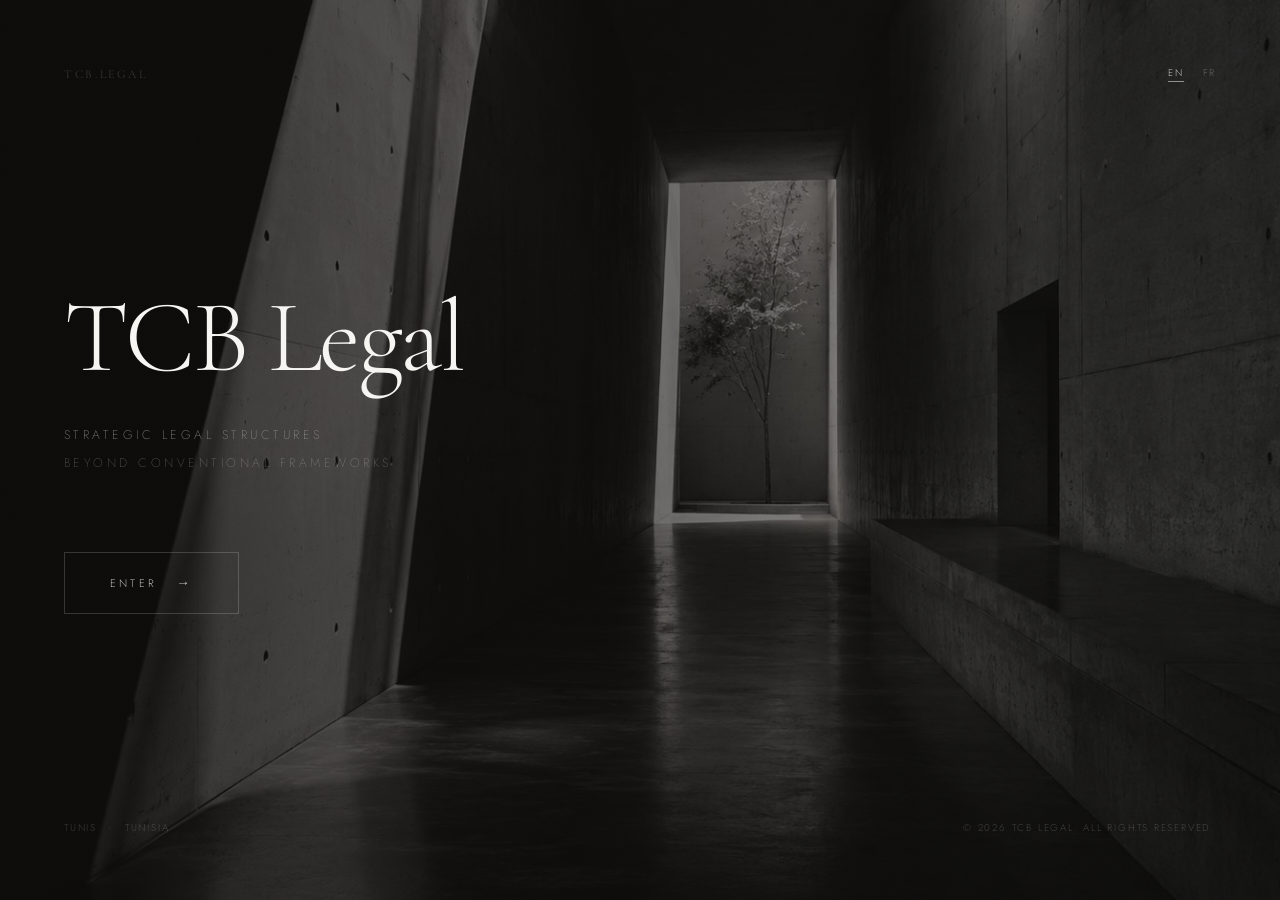
==== commit 47fb3aea: "deployed version" ====
--- a/index.html
+++ b/index.html
@@ -1,5 +1,6 @@
 <!DOCTYPE html>
 <html lang="en">
+
 <head>
   <meta charset="UTF-8" />
   <meta name="viewport" content="width=device-width, initial-scale=1.0" />
@@ -7,12 +8,14 @@
   <title>TCB Legal</title>
   <link rel="stylesheet" href="style.css" />
 </head>
+
 <body class="is-entry">
 
   <div class="entry-bg" aria-hidden="true"></div>
 
   <header style="position:relative;z-index:1;display:flex;justify-content:space-between;align-items:center;">
-    <span style="font-family:'Cormorant Garamond',serif;font-size:0.75rem;font-weight:300;letter-spacing:0.22em;text-transform:uppercase;color:rgba(247,245,241,0.2);">tcb.legal</span>
+    <span
+      style="font-family:'Cormorant Garamond',serif;font-size:0.75rem;font-weight:300;letter-spacing:0.22em;text-transform:uppercase;color:rgba(247,245,241,0.2);">tcb.legal</span>
     <div class="entry-lang">
       <button class="lang-btn active" data-lang="en" onclick="TCB.setLang('en')">EN</button>
       <span class="lang-dot">&middot;</span>
@@ -21,7 +24,7 @@
   </header>
 
   <main class="entry-main">
-    <h1 class="entry-wordmark">TCB<br>Legal</h1>
+    <h1 class="entry-wordmark">TCB Legal</h1>
     <div class="entry-tagline">
       <span data-i18n="entry.tag1">Strategic legal structures</span>
       <span data-i18n="entry.tag2">Beyond conventional frameworks</span>
@@ -43,17 +46,18 @@
   <script>
     /* minimal bootstrap for entry page */
     window.TCB = window.TCB || {};
-    (function(){
+    (function () {
       var lang = localStorage.getItem('tcb-lang') || 'en';
-      function t(k){ var d=window.TCB_LANG&&window.TCB_LANG[lang]; return(d&&d[k]!==undefined)?d[k]:k; }
-      function apply(){
-        document.querySelectorAll('[data-i18n]').forEach(function(el){ el.innerHTML=t(el.dataset.i18n); });
+      function t(k) { var d = window.TCB_LANG && window.TCB_LANG[lang]; return (d && d[k] !== undefined) ? d[k] : k; }
+      function apply() {
+        document.querySelectorAll('[data-i18n]').forEach(function (el) { el.innerHTML = t(el.dataset.i18n); });
         document.documentElement.lang = lang;
-        document.querySelectorAll('.lang-btn').forEach(function(b){ b.classList.toggle('active',b.dataset.lang===lang); });
+        document.querySelectorAll('.lang-btn').forEach(function (b) { b.classList.toggle('active', b.dataset.lang === lang); });
       }
-      window.TCB.setLang = function(l){ lang=l; localStorage.setItem('tcb-lang',l); apply(); };
+      window.TCB.setLang = function (l) { lang = l; localStorage.setItem('tcb-lang', l); apply(); };
       apply();
     })();
   </script>
 </body>
-</html>
+
+</html>
--- a/style.css
+++ b/style.css
@@ -295,7 +295,7 @@
   letter-spacing: 0.3em;
   text-transform: uppercase;
   color: var(--accent);
-  font-weight: 200;
+  font-weight: 300;
   margin-bottom: 1.3rem;
 }
 
@@ -591,6 +591,7 @@
 .areas-grid {
   display: grid;
   grid-template-columns: 1fr 1fr;
+  grid-auto-rows: 1fr;
   gap: 3px;
   background: var(--bg-dark);
   max-width: 1200px;
@@ -631,7 +632,7 @@
 }
 
 .area-tile:hover .area-tile-img {
-  filter: grayscale(85%) brightness(0.68);
+  filter: grayscale(85%) brightness(0.68) blur(2px);
   transform: scale(1.0);
 }
 
@@ -940,7 +941,7 @@
   font-size: 0.63rem;
   letter-spacing: 0.15em;
   text-transform: uppercase;
-  color: var(--text-faint);
+  color: var(--text-muted);
 }
 
 .footer-nav {
@@ -954,7 +955,7 @@
   letter-spacing: 0.15em;
   text-transform: uppercase;
   text-decoration: none;
-  color: var(--text-faint);
+  color: var(--text-muted);
   transition: color 0.3s;
 }
 .footer-nav a:hover { color: var(--text-muted); }
@@ -1083,7 +1084,7 @@
   transition: transform 0.5s cubic-bezier(0.16,1,0.3,1);
 }
 
-.principle-dark:hover { background: rgba(13,12,10,0.52); }
+.principle-dark:hover { background: rgba(13,12,10,0.52); backdrop-filter: blur(4px); }
 .principle-dark:hover::before { transform: scaleY(1); }
 .principle-dark:last-child { border-right: none; }
 
@@ -1171,6 +1172,13 @@
   display: flex;
   align-items: center;
   gap: 1.5rem;
+  flex: 1;
+  justify-content: flex-end;
+}
+
+.nav-left {
+  flex: 1;
+  justify-content: flex-start;
 }
 
 .lang-switch {
@@ -1245,3 +1253,158 @@
 }
 
 .entry-lang .lang-dot { color: rgba(247,245,241,0.15); }
+
+/* ─── Entry wordmark — single line ──────── */
+.entry-wordmark {
+  font-size: clamp(3rem, 8vw, 7rem); /* slightly tighter for one line */
+  white-space: nowrap;
+}
+
+/* ─── Home: two-column intro ─────────────── */
+/* Philosophy (left) + Network (right), image below */
+.intro-grid {
+  display: grid;
+  grid-template-columns: 1fr 1fr;
+  gap: 0;
+  border-bottom: 1px solid var(--border);
+}
+
+.intro-col {
+  padding: var(--section-py) var(--page-px);
+}
+
+.intro-col + .intro-col {
+  border-left: 1px solid var(--border);
+}
+
+.intro-col .section-label { margin-bottom: 2.5rem; }
+
+.intro-col .approach-text p {
+  font-family: var(--font-display);
+  font-size: clamp(1.1rem, 2vw, 1.55rem);
+  font-weight: 300;
+  line-height: 1.6;
+}
+
+.intro-col .approach-text p + p {
+  margin-top: 1.2rem;
+  color: var(--text-muted);
+}
+
+.intro-col .approach-aside {
+  margin-top: 2.5rem;
+}
+
+.intro-col .network-text p {
+  font-family: var(--font-display);
+  font-size: clamp(1.05rem, 1.9vw, 1.45rem);
+  font-weight: 300;
+  line-height: 1.65;
+  color: var(--text-muted);
+}
+
+.intro-col .network-text p + p { margin-top: 1.2rem; }
+
+.intro-col .network-stats {
+  margin-top: 2.5rem;
+}
+
+/* Legal offices tagline next to title */
+.page-header-row {
+  display: flex;
+  align-items: flex-end;
+  justify-content: space-between;
+  gap: 2rem;
+  flex-wrap: wrap;
+}
+
+.page-offices-note {
+  font-size: 0.63rem;
+  letter-spacing: 0.25em;
+  text-transform: uppercase;
+  color: var(--text-faint);
+  font-weight: 200;
+  padding-bottom: 0.4rem;
+  border-left: 1px solid var(--border);
+  padding-left: 1.5rem;
+  line-height: 1.7;
+}
+
+@media (max-width: 900px) {
+  .intro-grid { grid-template-columns: 1fr; }
+  .intro-col + .intro-col { border-left: none; border-top: 1px solid var(--border); }
+  .page-header-row { flex-direction: column; align-items: flex-start; }
+  .page-offices-note { border-left: none; border-top: 1px solid var(--border); padding-left: 0; padding-top: 1rem; }
+}
+
+/* ─── Two-col dark image section (home) ─── */
+.twocol-imgbg {
+  position: relative;
+  overflow: hidden;
+  border-bottom: 1px solid rgba(247,245,241,0.08);
+}
+
+.twocol-imgbg-photo {
+  position: absolute;
+  inset: 0;
+  width: 100%;
+  height: 100%;
+  object-fit: cover;
+  object-position: center 30%;
+  filter: grayscale(100%) brightness(0.25);
+  z-index: 0;
+  transform: scale(1.05);
+  transition: transform 9s cubic-bezier(0.16,1,0.3,1), filter 0.6s ease;
+}
+
+.twocol-imgbg:hover .twocol-imgbg-photo { transform: scale(1.0); filter: grayscale(100%) brightness(0.25) blur(2px); }
+
+.twocol-imgbg::after {
+  content: '';
+  position: absolute;
+  inset: 0;
+  background: rgba(13,12,10,0.50);
+  z-index: 1;
+  pointer-events: none;
+}
+
+.twocol-imgbg-inner {
+  position: relative;
+  z-index: 2;
+  display: grid;
+  grid-template-columns: 1fr 1fr;
+  border-top: 1px solid rgba(247,245,241,0.08);
+}
+
+.twocol-col {
+  padding: var(--section-py) var(--page-px);
+}
+
+.twocol-col + .twocol-col {
+  border-left: 1px solid rgba(247,245,241,0.1);
+}
+
+.twocol-col .section-label {
+  color: rgba(247,245,241,0.35);
+  margin-bottom: 2.5rem;
+}
+
+.twocol-col .section-label::before { background: var(--accent); }
+
+.twocol-col p {
+  font-family: var(--font-display);
+  font-size: clamp(1.05rem, 2vw, 1.5rem);
+  font-weight: 300;
+  line-height: 1.65;
+  color: rgba(247,245,241,0.82);
+}
+
+.twocol-col p + p {
+  margin-top: 1.3rem;
+  color: rgba(247,245,241,0.52);
+}
+
+@media (max-width: 900px) {
+  .twocol-imgbg-inner { grid-template-columns: 1fr; }
+  .twocol-col + .twocol-col { border-left: none; border-top: 1px solid rgba(247,245,241,0.1); }
+}
